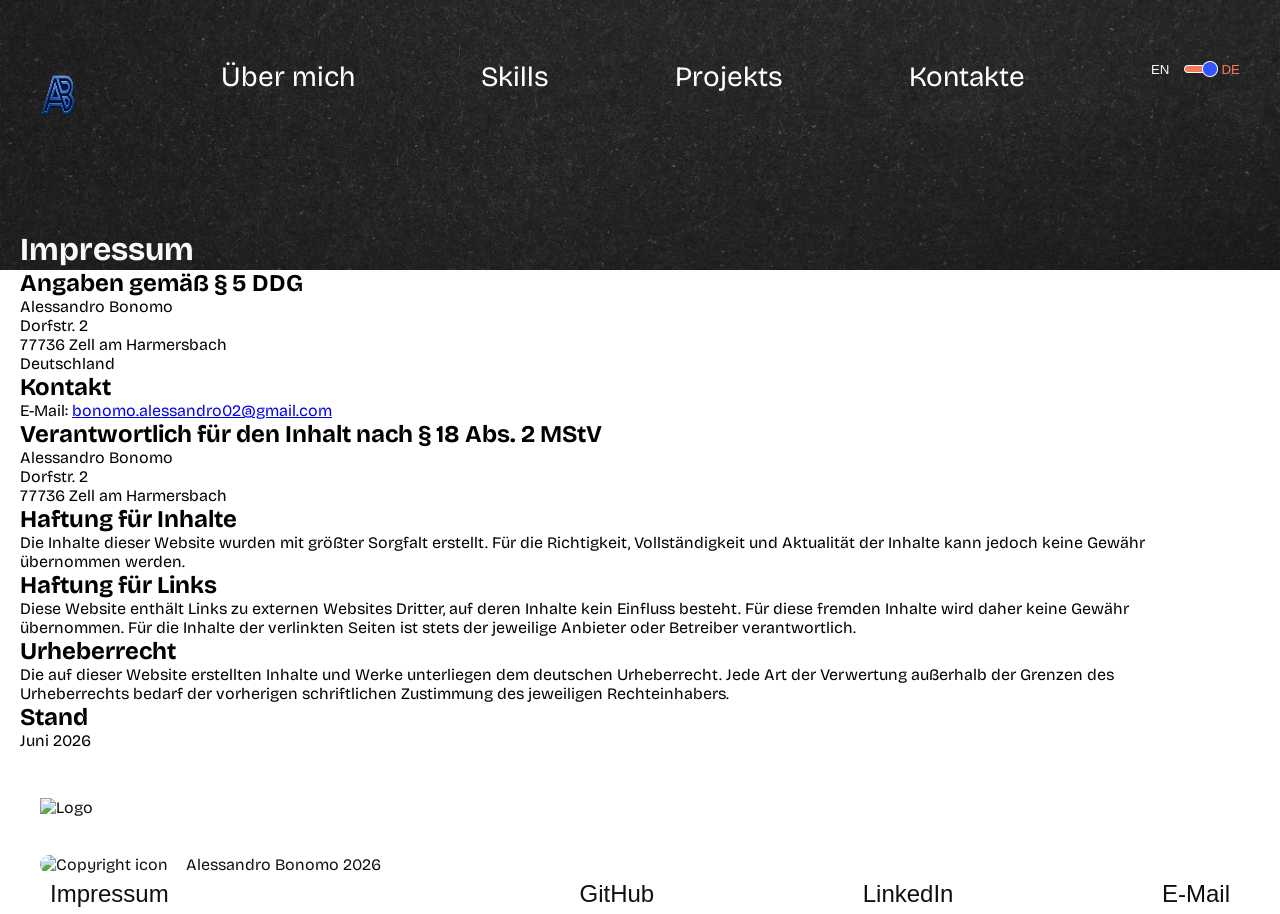
==== html/legal-notice.html @ 0c6b0116 "fix: legal notice footer and privacy policy footer" ====
<!DOCTYPE html>
<html lang="en">
<head>
    <meta charset="UTF-8">
    <meta name="viewport" content="width=device-width, initial-scale=1.0">
    <title>legal notice</title>
    <link rel="icon" type="image/x-icon" href="/Portfolio/assets/img/AB_Logo-black.png">

    <link rel="stylesheet" href="../css/header-helper.css">
    <link rel="stylesheet" href="../css/legal-notice.css">
    <link rel="stylesheet" href="../css/footer-helper.css">
    <link rel="stylesheet" href="../css/colors.css">
    <link rel="stylesheet" href="../css/transitions-helper.css">
    <link rel="stylesheet" href="../css/media-querrys.css">
    <link rel="stylesheet" href="../css/lang-helper.css">

    <script src="../js/toggle.mobile.helper.js" defer></script>
    <script src="../js/lang.helper.js" defer></script>

    <link rel="preconnect" href="https://fonts.googleapis.com">
    <link rel="preconnect" href="https://fonts.gstatic.com" crossorigin>
    <link href="https://fonts.googleapis.com/css2?family=Bricolage+Grotesque:opsz,wght@12..96,200..800&family=Kalam:wght@300;400;700&display=swap" rel="stylesheet">
</head>

<body>
    <div id="bg-image" class="header-bg">
        <header>
                <nav>
                    <a href="../index.html#heroSection"><img src="../assets/img/AB_Logo.png" alt="Logo" class="logoAB"></a>
                    <div>
                        <a href="../index.html#aboutMeSection">
                            <p class="lang-en">About me</p>
                            <p class="lang-de">Über mich</p>
                        </a>
                        <img class="header-hover circle-hover" src="../assets/img/00_Hand-drawn lines/00_Header/Color option 1/1.png" alt="yellow circle">
                    </div>
                    
                    <div>
                        <a href="../index.html#skillSection">
                            <p class="lang-en">Skills</p>
                            <p class="lang-de">Skills</p>
                        </a>
                        <img class="header-hover skill-underline" src="../assets/img/00_Hand-drawn lines/00_Header/Color option 1/2.png" alt=" yellow-line">
                    </div>

                    <div>
                        <a href="../index.html#projectSection">
                            <p class="lang-en">Projects</p>
                            <p class="lang-de">Projekts</p>
                        </a>
                        <img class="header-hover" src="../assets/img/00_Hand-drawn lines/00_Header/Color option 1/4.png" alt="">

                    </div>

                    <div>
                        <a href="../index.html#contactSection">
                            <p class="lang-en">Contact</p>
                            <p class="lang-de">Kontakte</p>
                        </a>
                        <img class="header-hover" src="../assets/img/00_Hand-drawn lines/00_Header/Color option 1/3.png" alt="yellow line">                
                    </div>
                    
                    <div class="language-container">
                    <button id="langEnButton" class="lang-EN-btn">EN</button>
                    <img class="lang-frame-EN" src="../assets/img/00_Hand-drawn lines/00_Header/Color option 1/Toggle.png" alt="">
                    <div class="vector-container">
                        <img class="vector-bar" src="../assets/img/07_vectors/Vector-line.png" alt="bar">
                        <img class="vector-bubble" src="../assets/img/07_vectors/Vector-bubble.png" alt="bubble">
                    </div>
                    <button id="langDeButton" class="lang-DE-btn">DE</button>
                    <img class="lang-frame-DE" src="../assets/img/00_Hand-drawn lines/00_Header/Color option 1/Toggle.png" alt="">
                    </div>
                </nav>
        </header>
    </div>

            <div class="logo-mobile-container">
                <a href="../index.html#heroSection"><img src="../assets/img/AB_Logo.png" alt="Logo" class="logoAB"></a>
                <button id="toggleMobileMenu"><img class="menu-image" src="../assets/img/04_social_icons/01_Menu.png" alt="mobile menu"></button>
            </div>

            <div class="mobile-header">
                <nav class="mobile-nav">
                    <div>
                        <a href="../index.html#aboutMeSection">
                            <p class="lang-en">About me</p>
                            <p class="lang-de">Über mich</p>
                        </a>
                        <img class="mobile-hover ab-hover" src="../assets/img/00_Hand-drawn lines/00_Header/Color option 1/1.png" alt="yellow circle">
                    </div>
                    
                    <div>
                        <a href="../index.html#skillSection">
                            <p class="lang-en">Skills</p>
                            <p class="lang-de">Skills</p>
                        </a>
                        <img class="mobile-hover" src="./assets/img/00_Hand-drawn lines/00_Header/Color option 1/2.png" alt=" yellow-line">
                    </div>

                    <div>
                        <a href="../index.html#projectSection">
                            <p class="lang-en">Projects</p>
                            <p class="lang-de">Projekts</p>
                        </a>
                        <img class="mobile-hover" src="../assets/img/00_Hand-drawn lines/00_Header/Color option 1/4.png" alt="">

                    </div>

                    <div>
                        <a href="../index.html#contactSection">
                            <p class="lang-en">Contact</p>
                            <p class="lang-de">Kontakte</p>
                        </a>
                        <img class="mobile-hover" src="../assets/img/00_Hand-drawn lines/00_Header/Color option 1/3.png" alt="yellow line">                
                    </div>
                    
                    <div class="language-container">
                    <button class="lang-EN-btn">EN</button>
                    <img class="lang-frame-EN" src="../assets/img/00_Hand-drawn lines/00_Header/Color option 1/Toggle.png" alt="">
                    <div class="vector-container">
                        <img class="vector-bar" src="../assets/img/07_vectors/Vector-line.png" alt="bar">
                        <img class="vector-bubble" src="../assets/img/07_vectors/Vector-bubble.png" alt="bubble">
                    </div>
                    <button class="lang-DE-btn">DE</button>
                    <img class="lang-frame-DE" src="../assets/img/00_Hand-drawn lines/00_Header/Color option 1/Toggle.png" alt="">
                    </div>
                </nav>
            </div>

        <div class="lang-en">
            <div class="max-content">
                <div class="align-text-center">
                    <h1>Legal Notice</h1>

                    <h2>Information pursuant to Section 5 of the German Data Protection Act (DDG)</h2>
                    <p>
                        Alessandro Bonomo<br>
                        Dorfstr. 2<br>
                        77736 Zell am Harmersbach<br>
                        Germany
                    </p>

                    <h2>Contact</h2>
                    <p>
                        Email:
                        <a href="mailto:bonomo.alessandro02@gmail.com">
                            bonomo.alessandro02@gmail.com
                        </a>
                    </p>

                    <h2>Responsible for content in accordance with Section 18(2) MStV</h2>
                    <p>
                        Alessandro Bonomo<br>
                        Dorfstr. 2<br>
                        77736 Zell am Harmersbach
                    </p>

                    <h2>Liability for content</h2>
                    <p>
                        The content of this website has been compiled with the utmost care.
                        However, no guarantee can be given as to the accuracy, completeness and timeliness of the content.
                    </p>

                    <h2>Liability for links</h2>
                    <p>
                        This website contains links to external third-party websites,
                        over whose content we have no influence.
                        We therefore accept no liability for this external content.
                        The respective
                        provider or operator is always responsible for the content of the linked pages.
                    </p>

                    <h2>Copyright</h2>
                    <p>
                        The content and works created on this website are subject to
                        German copyright law. Any form of use beyond the
                        limits of copyright law requires the prior written consent
                        of the respective rights holder.
                    </p>

                    <h2>Date</h2>
                    <p>
                        June 2026
                    </p>

                </div>
            </div>
        </div>

        <div class="lang-de">
            <div class="max-content">
                <div class="align-text-center">
                    <h1>Impressum</h1>

                    <h2>Angaben gemäß § 5 DDG</h2>
                    <p>
                        Alessandro Bonomo<br>
                        Dorfstr. 2<br>
                        77736 Zell am Harmersbach<br>
                        Deutschland
                    </p>

                    <h2>Kontakt</h2>
                    <p>
                        E-Mail:
                        <a href="mailto:bonomo.alessandro02@gmail.com">
                            bonomo.alessandro02@gmail.com
                        </a>
                    </p>

                    <h2>Verantwortlich für den Inhalt nach § 18 Abs. 2 MStV</h2>
                    <p>
                        Alessandro Bonomo<br>
                        Dorfstr. 2<br>
                        77736 Zell am Harmersbach
                    </p>

                    <h2>Haftung für Inhalte</h2>
                    <p>
                        Die Inhalte dieser Website wurden mit größter Sorgfalt erstellt.
                        Für die Richtigkeit, Vollständigkeit und Aktualität der Inhalte
                        kann jedoch keine Gewähr übernommen werden.
                    </p>

                    <h2>Haftung für Links</h2>
                    <p>
                        Diese Website enthält Links zu externen Websites Dritter,
                        auf deren Inhalte kein Einfluss besteht.
                        Für diese fremden Inhalte wird daher keine Gewähr übernommen.
                        Für die Inhalte der verlinkten Seiten ist stets der jeweilige
                        Anbieter oder Betreiber verantwortlich.
                    </p>

                    <h2>Urheberrecht</h2>
                    <p>
                        Die auf dieser Website erstellten Inhalte und Werke unterliegen
                        dem deutschen Urheberrecht. Jede Art der Verwertung außerhalb der
                        Grenzen des Urheberrechts bedarf der vorherigen schriftlichen Zustimmung
                        des jeweiligen Rechteinhabers.
                    </p>

                    <h2>Stand</h2>
                    <p>
                        Juni 2026
                    </p>

                </div>
            </div>
        </div>

        <footer>
           <div class="mobile-footer contact-section-footer-links">
                <div class="mobile-logo-copyright-container">
                    <div class="footer-left-side">
                        <a href="./index.html#heroSection"><img class="logoAB mL-20px" src="./assets/img/AB_Logo.png" alt="Logo"></a>
                        <p><img class="icon-bg-color" src="./assets/img/04_social_icons/copyright_icon.png" alt="Copyright icon">Alessandro Bonomo 2026</p>
                    </div>
                
                    <div class="mobile-legal-notice">
                        <div>
                            <a class="rolling-link  legal-notice" href="./html/legal-notice.html"><span class="text">
                                <p class="lang-en">legal notice</p>
                                <p class="lang-de">Impressum</p>
                            </span></a>
                            <img class="footer-hover" src="./assets/img/00_Hand-drawn lines/00_Header/Color option 1/3.png" alt="yellow line">                
                        </div>
                    
                    </div>
                </div>


                    <div class="mobile-social-links">
                        <a target="_blank" class="background-color rolling-link" href="https://github.com/SandroTec">
                            <span class="icon dark-version"><img src="../assets/img/04_social_icons/Git hub.png" alt="GitHub-icon"></span>
                            <span class="text">GitHub</span>
                        </a>
                        <a target="_blank" class="background-color rolling-link" href="https://www.linkedin.com/in/alessandro-bonomo-87608436b/">
                            <span class="icon dark-version"> <img src="../assets/img/04_social_icons/linkedIn.png" alt="linked in icon"></span>
                            <span class="text">LinkedIn</span>
                        </a>
                        <a class="background-color rolling-link" href="/Portfolio/index.html#contactSection">
                            <span class="icon dark-version"><img src="../assets/img/04_social_icons/Mail icon.png" alt="Email icon"></span>
                            <span class="text">E-Mail</span>
                        </a>
                    </div>
                </div>
                <div class="contact-section-footer contact-section-footer-links">
                    <div class="max-content">
                        <div class="social-footer-links">
                            <div class="logo-copyright-container ">
                            <a href="./index.html#heroSection"><img class="logoAB mL-20px" src="./assets/img/AB_Logo.png" alt="Logo"></a>
                            <p><img class="icon-bg-color" src="./assets/img/04_social_icons/copyright_icon.png" alt="Copyright icon">Alessandro Bonomo 2026</p>
                        
                            <div>
                                <a class="rolling-link  legal-notice" href="./html/legal-notice.html"><span class="text">
                                    <p class="lang-en">legal notice</p>
                                    <p class="lang-de">Impressum</p>
                                </span></a>
                                <img class="footer-hover" src="./assets/img/00_Hand-drawn lines/00_Header/Color option 1/3.png" alt="yellow line">                
                            </div>
                        </div>
                    
                            
                                <a target="_blank" class="background-color rolling-link" href="https://github.com/SandroTec">
                                    <span class="icon dark-version"><img src="../assets/img/04_social_icons/Git hub.png" alt="GitHub-icon"></span>
                                    <span class="text">GitHub</span>
                                </a>
                                <a target="_blank" class="background-color rolling-link" href="https://www.linkedin.com/in/alessandro-bonomo-87608436b/">
                                    <span class="icon dark-version"> <img src="../assets/img/04_social_icons/linkedIn.png" alt="linked in icon"></span>
                                    <span class="text">LinkedIn</span>
                                </a>
                                <a class="background-color rolling-link" href="/Portfolio/index.html#contactSection">
                                    <span class="icon dark-version"><img src="../assets/img/04_social_icons/Mail icon.png" alt="Email icon"></span>
                                    <span class="text">E-Mail</span>
                                </a>

                        </div>
                </div>
            </div>
        </footer>
</body>
</html>
---- css/header-helper.css ----
header {
    display: flex;
    align-items: center;
    justify-content: center;
    width: 100%;
}

.menu-image {
    width: 30px;
    height: 30px;
}

.mobile-header {
    display: none;
    opacity: 0;
}
.header-logo {
    position: relative ;
    z-index: 1000;
}

nav {
    display: flex;
    justify-content: space-between;
    align-items: center;
    width: 100%;
    height: 100px;
}

nav a {
    color: white;
    text-decoration: none;
    font-size: 28px;
    position: relative;
}

.black-links {
    color: black;
}

nav > div {
    position: relative;
    display: flex;
}

.header-hover {
    position: absolute;
    width: 170px;
    margin-top: -12px;
    margin-left: -25px;
    opacity: 0; 
    transition: opacity 0.2s ease; 
    pointer-events: none; 
}

.circle-hover {
    margin-left: -18px;
    margin-top: -14px;
}

.skill-underline {
    margin-top: -25px;
    margin-left: -40px;
    width: 150px;
}

nav div:hover .header-hover {
    opacity: 1;
}

.logoAB {
    width: 75px;
    height: 75px;
}



.language-container {
    display: flex;
    align-items: center;
    justify-content: center;
    padding-right: 20px;

}

.vector-container {
    display: flex;
    align-items: center;
    justify-content: center;
    margin: 5px;
    margin-left: 15px;
}

.language-container button {
    background-color: transparent;
    cursor: pointer;
    padding-block: 0;
    padding-inline: 0;
    border-width: 0;

}

.lang-EN-btn {
    color: rgb(248,122,85);
    position: relative;
}

.lang-DE-btn {
    color: white;
    position: relative;
}

.vector-bar {
    position: relative;
}

.vector-bubble {
    position: absolute;
    margin-left: -35px;
}

.lang-frame-EN {
    width: 35px;
    height: 35px;
    position: absolute;
    margin-left: -75px;
    margin-top: 1px;
    opacity: 0;
    transition: opacity 0.2s ease;
    pointer-events: none;
}

.lang-EN-btn:hover + .lang-frame-EN {
    opacity: 1;
}

.lang-frame-DE {
    width: 35px;
    height: 35px;
    position: absolute;
    margin-left: 78px;
    margin-top: 1px;
    opacity: 0;
    transition: opacity 0.2s ease;
    pointer-events: none;
}

.lang-DE-btn:hover + .lang-frame-DE {
    opacity: 1;
}

.logo-mobile-container {
    display: none;
}

.mobile-nav {
    display: flex;
    flex-direction: column;
    justify-content: space-evenly;
    height: 90%;
}

#toggleMobileMenu {
    background-color: black;
}
---- css/legal-notice.css ----
* {
    margin: 0;
    padding: 0;
    box-sizing: border-box;
    scroll-behavior: smooth;
}

body {
    font-family: 'Bricolage Grotesque', sans-serif;
    width: 100%;
}

.header-bg{
    background-image: url('../assets/img/01_Background/Img-Original-Size/Skills\ BG.png');
    background-size: cover;
    background-position: center;

    background-repeat: no-repeat;
    width: 100%;
    height: auto;
    height: 30vh;
    
}

nav {
    width: 100%;
    max-width: 1440px;
    height: 100%;
    display: flex;
    align-items: flex-start;
    justify-content: space-between; 
    padding-top: 60px;
    padding-inline: 20px;         
    box-sizing: border-box;
}

h1 {
    color: var(--prime-color-white);
    z-index: 1000;
}

footer {
    display: flex;
    justify-content: center;
    padding: 0 20px;
}

footer div a{
    color: var(--prime-color-black) !important;
}

.black-icon {
    filter: invert(1) !important;
}



.copyright-container {
    padding-left: 90px;
    padding-top: 70px;
}

.footer-left-side p {
    color: black;
}

.align-text-center {
    width: 90%;
    display: flex;
    flex-direction: column;
    align-items: flex-start;
    text-align: left;
    margin-top: -40px;
    padding-left: 20px;
}

.max-content {
    max-width: 1440px;
    width: 100%;
    margin: 0 auto;       
    display: flex;
    flex-direction: column;
    align-items: flex-start !important; 
    height: 100%;
    text-align: left !important;  
}

.dark-version {
  filter: invert(1); 
}

.logo-copyright-container {
    color: var(--prime-color-black) !important;
}

.logo-copyright-container p {
    display: flex;
    align-items: center;
}

ul {
    padding-left: 20px;
}

@media (max-width: 1150px) {
    .align-text-center {
        margin-top: -90px;
    }
}

@media (max-width: 950px) {
    .header-nav {
        display: none;
    }

    .mobile-nav {
        top: 0;
        align-items: center;
    }

    main {
        padding: 20px;
    }

    h1 {
        margin-top: -220px;
        padding-bottom: 40px
    }

    .align-text-center {
        margin-top: 90px;
    }

    .footer-left-side {
        padding: 0 !important;
    }

    
}

@media (max-width: 550px) {
    h1 {
        font-size: 46px !important;
        margin-top: -180px;
    }

    h2 {
        font-size: 24px !important;
        word-break: break-all;
    }
}
---- css/footer-helper.css ----
.contact-section-footer-links {
    width: 100%;
    display: flex;
    flex-direction: column;
    justify-content: space-evenly;
    align-items: center;
    margin-top: 10%;
    gap: 40px;
}

.contact-section-footer-links a {
    text-decoration: none;
    color: var(--prime-color-white);
    width: fit-content;
    height: 40px;
    opacity: 1;
    gap: 10px;
    padding-top: 12px;
    padding-bottom: 12px;
    border-radius: 100px;
    display: flex;
    justify-content: flex-start;
    align-items: center;
}

.footer-left-side {
    margin-top: -100px;
}

.footer-hover {
    position: absolute;
    width: 150px;
    margin-top: -50px;
    opacity: 0; 
    transition: opacity 0.2s ease; 
    pointer-events: none; 
}

.legal-notice:hover + .footer-hover {
    opacity: 1;
}

.mobile-legal-notice:hover + .footer-hover {
    opacity: 1;
}

.background-color:hover {
    background-color: var(--highlight-color-blue);
}

.mobile-footer {
    display: none;
    flex-direction: column;
    align-items: center;
    width: 100%;
}

.mobile-social-links {
    display: flex;
    justify-content: space-evenly;
}

.mobile-legal-notice {
    display: flex;
    justify-content: flex-end;
    margin-right: 20px;
}

.logo-copyright-container {
    color: var(--prime-color-white);
    display: flex;
    flex-direction: column;
    justify-content: flex-end;
    align-items: flex-start;
    margin-top: -100px;
}

.mobile-logo-copyright-container {
    color: var(--prime-color-white);
}

.social-footer-links {
    width: 100%;
    display: flex;
    justify-content: space-between;
    padding: 0 20px;
}

.privacy-notice-container {
    display: flex;
    margin-top: 40px;
    gap: 20px;
}

.icon-bg-color {
    background-color: white;
    border-radius: 100px;
}


.logo-copyright-container  p {
    align-items: center;
    gap: 18px;
}

.mobile-logo-copyright-container  p {
    display: flex;
    align-items: center;
    gap: 18px;
}


@media (max-width: 950px) {
    .footer-left-side {
        padding: 12px 20px;
        margin-top: 0;
    }
}

@media (max-width: 600px) {
    .footer-left-side {
        margin-left: 0;
    }

    .legal-notice + .footer-hover {
        width: 120px;
        margin-top: -40px !important;
        margin-right: -50px;
    }
}

@media (max-width: 400px) {
    .legal-notice + .footer-hover {
        width: 80px;
        margin-top: -25px !important;
        margin-right: -20px;
    }
}
---- css/colors.css ----
:root {
    --prime-color-white: #F8F9FA;
    --prime-color-black: #0E1013;
    --highlight-color-yellow: #F7C518;
    --highlight-color-blue: #3355FF;
    --highlight-color-red: #F87A55;
}
---- css/transitions-helper.css ----
.transitionImage {
    opacity: 0;
    animation: showHide 3s infinite;
}

.element {
    animation-duration: 3s;
    animation-iteration-count: infinite;
}

/* Links → Rechts */
.left-to-right {
    animation-name: revealLeftToRight;
}

/* Rechts → Links */
.right-to-left {
    animation-name: revealRightToLeft;
}

@keyframes revealLeftToRight {
    0% {
        clip-path: inset(0 100% 0 0);
    }

    40% {
        clip-path: inset(0 0 0 0);
    }

    100% {
        clip-path: inset(0 0 0 0);
    }
}

@keyframes revealRightToLeft {
    0% {
        clip-path: inset(0 0 0 100%);
    }

    40% {
        clip-path: inset(0 0 0 0);
    }

    100% {
        clip-path: inset(0 0 0 0);
    }
}

@keyframes showHide {
    0% {
        opacity: 1;
    }
    40% {
        opacity: 1;
    }
    41% {
        opacity: 0;
    }
    100% {
        opacity: 0;
    }
}

.element-revealHideLeftToRight {
    animation: revealHideLeftToRight 6s infinite;
}

@keyframes revealHideLeftToRight {
    0% {
        clip-path: inset(0 100% 0 0);
    }
    25% {
        clip-path: inset(0 0 0 0);
    }
    75% {
        clip-path: inset(0 0 0 0);
    }
    100% {
        clip-path: inset(0 100% 0 0);
    }
}

.element-revealHideRightToLeft {
    animation: revealHideRightToLeft 6s infinite;
}

@keyframes revealHideRightToLeft{
    0% {
        clip-path: inset(0 0 0 100%);
    }
    25% {
        clip-path: inset(0 0 0 0);
    }
    75% {
        clip-path: inset(0 0 0 0);
    }
    100% {
        clip-path: inset(0 0 0 100%);
    }
}

.element-revealHideTopToBottom {
    animation: revealHideTopToBottom 6s infinite;
}

@keyframes revealHideTopToBottom {
    0% {
        clip-path: inset(0 0 100% 0);
    }
    25% {
        clip-path: inset(0 0 0 0);
    }
    /* 75%: Es bleibt voll sichtbar */
    75% {
        clip-path: inset(0 0 0 0);
    }
    100% {
        clip-path: inset(0 0 100% 0);
    }
}




.rolling-link {
  position: relative;
  display: inline-block;
  font-family: Arial, sans-serif;
  font-size: 24px;
  text-decoration: none;
  padding: 10px 10px;
  overflow: visible; 
  width: 200px; 
}

.rolling-link .icon {
  position: absolute;
  left: 0;
  top: -25px; 
  opacity: 0;
  transition: transform 0.6s ease-in-out, opacity 0.3s ease-in-out;
  transform: translateX(0px) translateY(0px) rotate(180deg); 
  pointer-events: none;
}

.rolling-link:hover .icon {
    transform: translateX(50px) translateY(0px) rotate(360deg); 
    opacity: 1;
}

.rolling-link-wave-icon {
    position: relative;
    display: inline-block;
    font-family: Arial, sans-serif;
    font-size: 24px;
    text-decoration: none;
    padding: 10px 10px;
    overflow: visible; 
    width: 200px; 
}

.rolling-link-wave-icon .icon {
    position: absolute;
    left: 0;
    top: -20px; 
    opacity: 0;
    transition: transform 0.7s ease-in-out, opacity 0.5s ease-in-out;
    transform: translateX(15px) translateY(0px) rotate(180deg); 
    pointer-events: none;
}

.rolling-link-wave-icon:hover .icon {
    transform: translateX(180px) translateY(0px) rotate(360deg); 
    opacity: 1;
}

.moving-image {  
  animation: moving 3s ease-in-out infinite;
}

@keyframes moving {
  0% {
    transform: translateY(-20px);
  }
  50% {
    transform: translateY(50px); 
  }
  100% {
    transform: translateY(-20px); 
  }
}


@media (max-width: 950px) {
  .rolling-link .icon {
    position: absolute;
    left: 0;
    top: -25px; 
    opacity: 0;
    transition: transform 0.6s ease-in-out, opacity 0.3s ease-in-out;
    transform: translateX(0px) translateY(0px) rotate(180deg); 
    height: 32px;
    width: 32px;
  }

  .rolling-link {
    overflow: visible !important; 
    margin-top: 25px; 
    padding: 5px 10px !important;
  }

  .rolling-link:hover .icon {
    transform: translateX(55px) translateY(0px) rotate(360deg); 
    opacity: 1;
  }
}



@media (max-width: 400px) {
    .rolling-link:hover .icon {
        transform: translateX(25px) translateY(0px) rotate(360deg) !important; 
        opacity: 1;
    }

    .contact-section-footer-links .text {
        font-size: 20px !important;
    }
}
---- css/media-querrys.css ----
.max-content {
    max-width: 1440px;
    width: 100%;
    display: flex;
    flex-direction: column;
    align-items: center;
    height: auto;
}

@media (min-width: 1740px) {
    .sticker-three {
        margin-left: 600px;
    }
}

@media (max-width: 1150px) {
    section {
        display: flex;
        flex-direction: column !important;
        position: relative;
        height: max-content !important;
        padding: 50px 20px 150px 20px;
        min-height: auto;
    }

    h1 {
        font-size: 86px;
    }

    .about-me-text-container {
        width: 100%;
        margin-right: 0;
    }

    .locations-container {
        width: 90%;
    }

    .locations-container {
        display: flex;
        flex-direction: column-reverse !important;
        align-items: center;
        justify-content: space-evenly;
        height: 100%;
    }

    h2 {
        font-size: 32px;
    }
    

    .info-container {
        width: 100%;
        gap: 10px;
    }

    .project-images {
        width: 100%;
    }

    .project-firstRow {
        display: flex;
        flex-direction: column !important;
        align-items: center;
    }

    .first-project {
        width: 100%;
        align-items: center;
    }

    .second-project {
        align-items: center;
    }

    .third-project{
        align-items: center;
    }

    .project-secondRow {
        display: flex;
        flex-direction: column !important;
        align-items: center;
    }
    
    .contact-context {
        display: flex;
        flex-direction: column !important;
        align-items: center;
    }

    .yellow-arrow {
        display: none;
    }

    .yellow-arrow-mobile {
        display: flex;
        height: 30px;
        width: 250px;
    }

    .footer-hover {
        width: 130px;
        margin-left: 0px;
    }

    .circle-headline-de {
    width: 280px;
    height: 55px;
    position: absolute;
    margin-top: -5px;
    margin-right: -30px;
}

}

@media (max-width: 950px) {
    body {
        gap: 10%;
    }

    header {
        display: none;
    }


    .logo-mobile-container {
        width: 100%;
        display: flex;
        justify-content: space-between;
        background: transparent;
        z-index: 15;
    }

    .logo-mobile-container button {
        position: absolute;
        top: 0;
        z-index: 15;
        
        right: 0;
    }

    .logo-mobile-container a {
        position: absolute;
        top: 0;
        z-index: 10;
        left: 0;
    }

    .mobile-header {
        width: 100%;
        height: 600px;
        background-image: url('../assets/img/01_Background/Img-Original-Size/12\ Isolated\ Paper\ Rips\ copia.png');
        background-size: cover;
        background-repeat: repeat-x;
        display: none;
        flex-direction: column;
        position: fixed;
        top: 0;
        padding-bottom: 50px;
        opacity: 1;
        z-index: 12;
    }

    .mobile-hover {
        position: absolute;
        width: 120px;
        height: 50px;
        margin-top: -12px;
        margin-left: -15px;
        opacity: 0; 
        transition: opacity 0.2s ease; 
        pointer-events: none; 
    }

    nav div:hover .mobile-hover {
        opacity: 1; 
    }

    .language-container {
        padding: 0;
    }
    
    .ab-hover {
        width: 160px;
    }

    .mobile-nav {
        width: 100%;
        height: 100%;
        display: flex;
        flex-direction: column;
        justify-content: space-evenly;
        padding: 70px 0;
        gap: 20px;
    }

    .hero-information-container {
        gap: 30px;
    }

    .img-and-text {
        width: 100%;
        display: flex;
        flex-direction: column;
        align-items: center;
    }

    .headline span {
        font-size: 28px;
        min-width: 1.1em;

    }

    .social-links-container {
        display: none;
        margin-top: 80px;
    }

    .headline-underline {
        width: 280px;
        margin: 0;
    }

    .design-element {
        display: flex;
        flex-direction: column;
        align-items: center;
        justify-content: center;
    }

    .second-desing-element {
        height: 100px;
    }

    .polaroid-container {
        display: none;
    }

    .second-desing-element {
        display: flex;
        flex-direction: column;
        justify-content: center;
        align-items: center;
    }

    .mobile-polaroid-container {
        display: flex;
        justify-content: center;
        padding-bottom: 200px;
    }

    .locations-left-side img {
        margin: 0;
    }

    .paper {
        width: 280px;
        height: 100px;
    }

    .yellow-wrapper {
        transform: rotate(-4deg);
    }

    .blue-wrapper {
        margin-top: -30px;
        transform: rotate(4deg);
    }

    .orange-wrapper {
        margin-top: -30px;
        transform: rotate(-4deg);
    }

    .colleagues-section-header {
        padding: 0;
    }

    .colleagues-section-header h2 {
        font-size: 32px;
    }

    .container-position {
        margin-top: -80px;
        margin-left: 0;
        max-width: 280px;
    }

    .skill-and-sticker-container {
        width: 100%;
    }

    .firstRow {
        flex-wrap: wrap;
    }

    .secondRow {
        flex-wrap: wrap;
    }

    .project-images {
        width: 280px;
        height: 240px;
    }

    .project-btn {
        display: none;
    }

    .mobile-project-btn {
        display: flex;
    }

    
    .round-sticker {
        padding: 0;
    }

    .mar_right {
        padding: 0;
    }

    .headline-underline {
        width: 160px;
    }

    .contact-section .right-side {
        width: 100%;
    }

    .contact-section .left-side {
        padding: 0;
        width: 90%;
    }

    .right-side {
        align-items: center;
    }

    .contact-section-footer-links .text {
        font-size: 24px;
    }

    .contact-section-footer-links a {
        padding: 0;
    }

    .mobile-footer {
        display: flex;
    }

    .contact-section-footer {
        display: none;
    }

    .footer-hover {
        margin-top: -50px;
        margin-right: 25px;
    }

    .mobile-social-links {
        margin-top: 40px;
        padding-left: 0;
        gap: 20px;
    }

    .mobile-logo-copyright-container {
        width: 100%;
        display: flex;
        justify-content: space-between;
        align-items: center;
    }

    .sub-container {
        display: flex;
        align-items: center;
    }

    .yellow-arrow {
        display: none;
    }

    .yellow-arrow-mobile {
        display: flex;
        width: 100px;
        height: 30px;
    }
}

@media (max-width: 600px) {

    .mobile-project-btn {
        margin-left: 120px;
    }

    .mobile-legal-notice {
        margin-right: 25px;
    }

   

    .firstRow, .secondRow {
        gap: 0;
        padding: 0 20px;
    }
}
---- css/lang-helper.css ----
.lang-en {
  display: none !important;
}

body.lang-en-active .lang-en {
  display: block !important;
 
}

body.lang-en-active .lang-de {
  display: none !important;

}
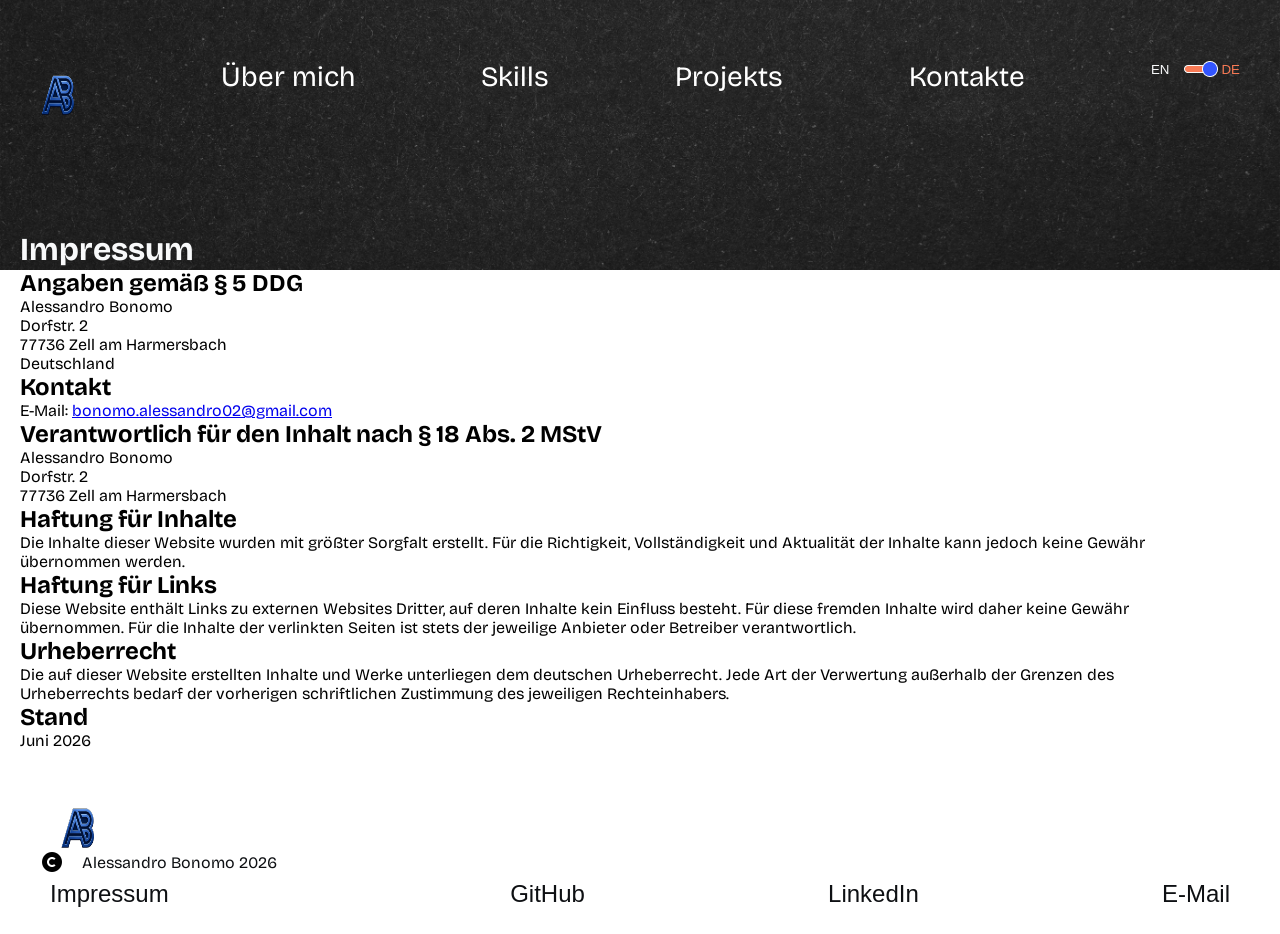
==== commit bf229cb7: "fix: images and headline for legal notice and privacy p." ====
--- a/html/legal-notice.html
+++ b/html/legal-notice.html
@@ -75,7 +75,7 @@
     </div>
 
             <div class="logo-mobile-container">
-                <a href="../index.html#heroSection"><img src="../assets/img/AB_Logo.png" alt="Logo" class="logoAB"></a>
+                <a href="#heroSection"><img src="../assets/img/AB_Logo.png" alt="Logo" class="logoAB header-logo"></a>
                 <button id="toggleMobileMenu"><img class="menu-image" src="../assets/img/04_social_icons/01_Menu.png" alt="mobile menu"></button>
             </div>
 
@@ -94,7 +94,7 @@
                             <p class="lang-en">Skills</p>
                             <p class="lang-de">Skills</p>
                         </a>
-                        <img class="mobile-hover" src="./assets/img/00_Hand-drawn lines/00_Header/Color option 1/2.png" alt=" yellow-line">
+                        <img class="mobile-hover" src="../assets/img/00_Hand-drawn lines/00_Header/Color option 1/2.png" alt=" yellow-line">
                     </div>
 
                     <div>
@@ -252,8 +252,8 @@
            <div class="mobile-footer contact-section-footer-links">
                 <div class="mobile-logo-copyright-container">
                     <div class="footer-left-side">
-                        <a href="./index.html#heroSection"><img class="logoAB mL-20px" src="./assets/img/AB_Logo.png" alt="Logo"></a>
-                        <p><img class="icon-bg-color" src="./assets/img/04_social_icons/copyright_icon.png" alt="Copyright icon">Alessandro Bonomo 2026</p>
+                        <a href="./index.html#heroSection"><img class="logoAB mL-20px" src="../assets/img/AB_Logo.png" alt="Logo"></a>
+                        <p><img class="icon-bg-color" src="../assets/img/04_social_icons/copyright_icon.png" alt="Copyright icon">Alessandro Bonomo 2026</p>
                     </div>
                 
                     <div class="mobile-legal-notice">
@@ -262,7 +262,7 @@
                                 <p class="lang-en">legal notice</p>
                                 <p class="lang-de">Impressum</p>
                             </span></a>
-                            <img class="footer-hover" src="./assets/img/00_Hand-drawn lines/00_Header/Color option 1/3.png" alt="yellow line">                
+                            <img class="footer-hover" src="../assets/img/00_Hand-drawn lines/00_Header/Color option 1/3.png" alt="yellow line">                
                         </div>
                     
                     </div>
@@ -278,7 +278,7 @@
                             <span class="icon dark-version"> <img src="../assets/img/04_social_icons/linkedIn.png" alt="linked in icon"></span>
                             <span class="text">LinkedIn</span>
                         </a>
-                        <a class="background-color rolling-link" href="/Portfolio/index.html#contactSection">
+                        <a class="background-color rolling-link" href="mailto:bonomo.sandro@gmx.de?subject=Anfrage%20zum%20Portfolio&body=Hallo%20Max,%20ich%20interessiere%20mich%20für...">
                             <span class="icon dark-version"><img src="../assets/img/04_social_icons/Mail icon.png" alt="Email icon"></span>
                             <span class="text">E-Mail</span>
                         </a>
@@ -288,15 +288,15 @@
                     <div class="max-content">
                         <div class="social-footer-links">
                             <div class="logo-copyright-container ">
-                            <a href="./index.html#heroSection"><img class="logoAB mL-20px" src="./assets/img/AB_Logo.png" alt="Logo"></a>
-                            <p><img class="icon-bg-color" src="./assets/img/04_social_icons/copyright_icon.png" alt="Copyright icon">Alessandro Bonomo 2026</p>
+                            <a href="./index.html#heroSection"><img class="logoAB mL-20px" src="../assets/img/AB_Logo.png" alt="Logo"></a>
+                            <p><img class="icon-bg-color" src="../assets/img/04_social_icons/copyright_icon.png" alt="Copyright icon">Alessandro Bonomo 2026</p>
                         
                             <div>
                                 <a class="rolling-link  legal-notice" href="./html/legal-notice.html"><span class="text">
                                     <p class="lang-en">legal notice</p>
                                     <p class="lang-de">Impressum</p>
                                 </span></a>
-                                <img class="footer-hover" src="./assets/img/00_Hand-drawn lines/00_Header/Color option 1/3.png" alt="yellow line">                
+                                <img class="footer-hover" src="../assets/img/00_Hand-drawn lines/00_Header/Color option 1/3.png" alt="yellow line">                
                             </div>
                         </div>
                     
@@ -309,7 +309,7 @@
                                     <span class="icon dark-version"> <img src="../assets/img/04_social_icons/linkedIn.png" alt="linked in icon"></span>
                                     <span class="text">LinkedIn</span>
                                 </a>
-                                <a class="background-color rolling-link" href="/Portfolio/index.html#contactSection">
+                                <a class="background-color rolling-link" href="mailto:bonomo.sandro@gmx.de?subject=Anfrage%20zum%20Portfolio&body=Hallo%20Max,%20ich%20interessiere%20mich%20für...">
                                     <span class="icon dark-version"><img src="../assets/img/04_social_icons/Mail icon.png" alt="Email icon"></span>
                                     <span class="text">E-Mail</span>
                                 </a>
--- a/css/legal-notice.css
+++ b/css/legal-notice.css
@@ -36,7 +36,7 @@
 
 h1 {
     color: var(--prime-color-white);
-    z-index: 1000;
+    z-index: 2;
 }
 
 footer {
@@ -106,6 +106,10 @@
     .align-text-center {
         margin-top: -90px;
     }
+
+    h1 {
+        font-size: 46px !important;
+    }
 }
 
 @media (max-width: 950px) {
@@ -123,8 +127,9 @@
     }
 
     h1 {
+        font-size: 46px !important;
         margin-top: -220px;
-        padding-bottom: 40px
+        padding-bottom: 200px
     }
 
     .align-text-center {
@@ -140,12 +145,13 @@
 
 @media (max-width: 550px) {
     h1 {
-        font-size: 46px !important;
-        margin-top: -180px;
+        font-size: 36px !important;
+        margin-top: -210px;
+        word-break: break-all;
     }
+    
 
     h2 {
         font-size: 24px !important;
-        word-break: break-all;
     }
 }
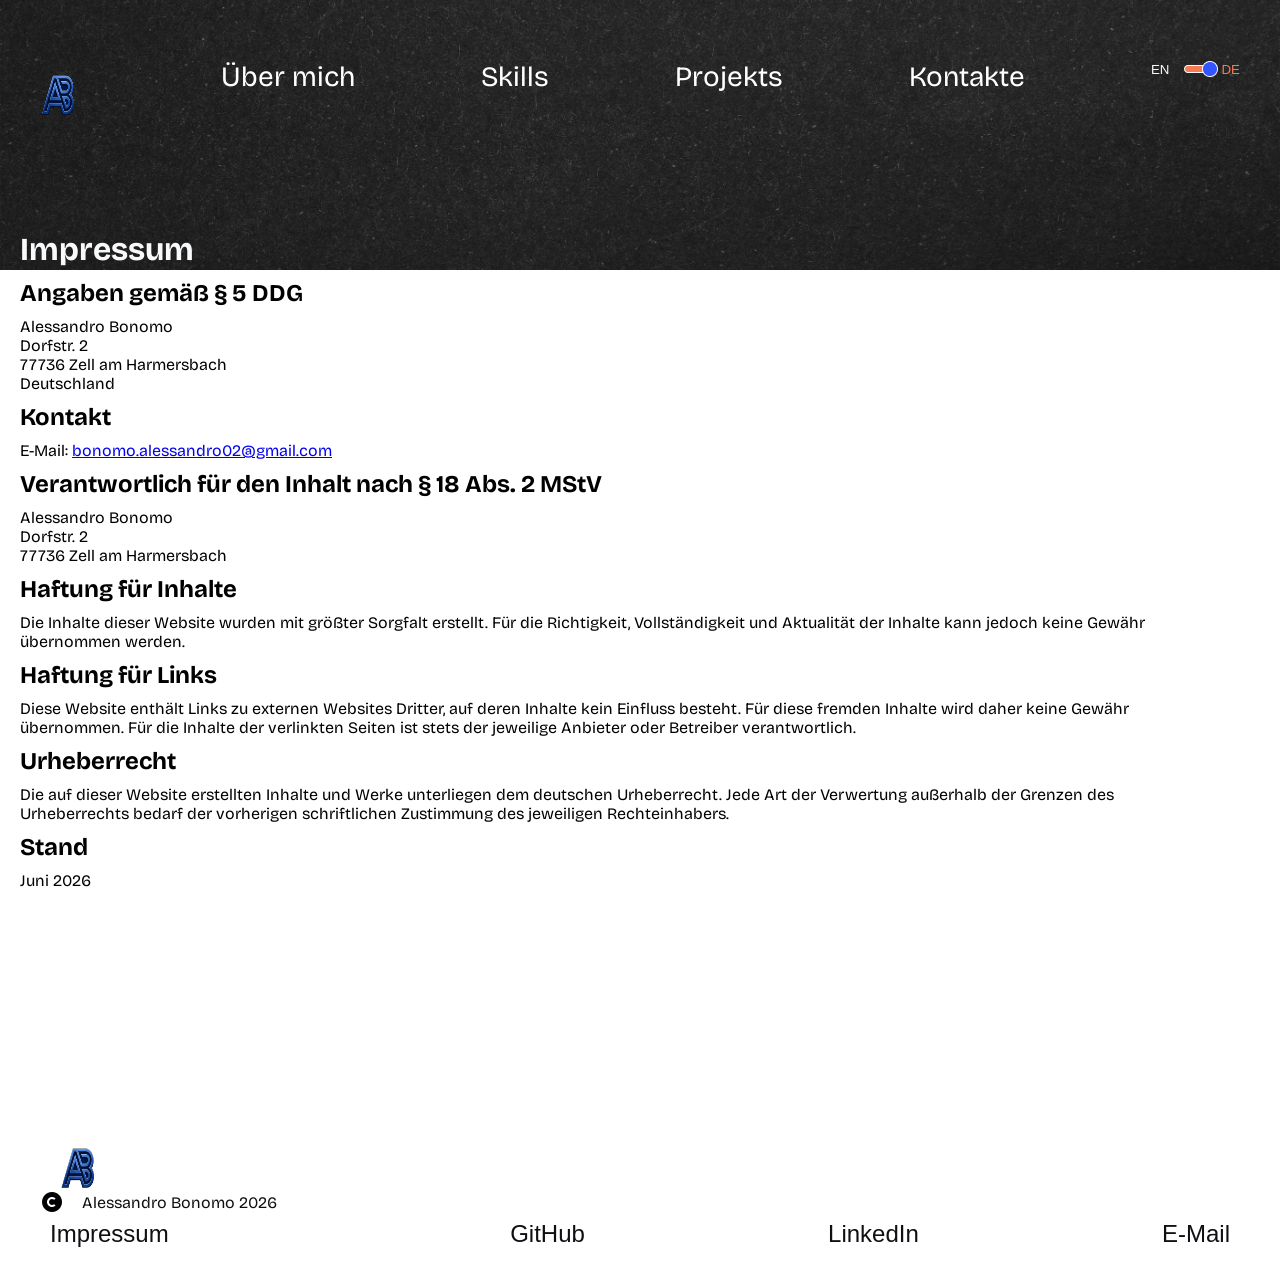
==== commit 0a434f12: "fix; final paddings for responsiv" ====
--- a/html/legal-notice.html
+++ b/html/legal-notice.html
@@ -258,7 +258,7 @@
                 
                     <div class="mobile-legal-notice">
                         <div>
-                            <a class="rolling-link  legal-notice" href="./html/legal-notice.html"><span class="text">
+                            <a class="rolling-link  legal-notice" href="./legal-notice.html"><span class="text">
                                 <p class="lang-en">legal notice</p>
                                 <p class="lang-de">Impressum</p>
                             </span></a>
@@ -292,7 +292,7 @@
                             <p><img class="icon-bg-color" src="../assets/img/04_social_icons/copyright_icon.png" alt="Copyright icon">Alessandro Bonomo 2026</p>
                         
                             <div>
-                                <a class="rolling-link  legal-notice" href="./html/legal-notice.html"><span class="text">
+                                <a class="rolling-link  legal-notice" href="./legal-notice.html"><span class="text">
                                     <p class="lang-en">legal notice</p>
                                     <p class="lang-de">Impressum</p>
                                 </span></a>
--- a/css/header-helper.css
+++ b/css/header-helper.css
@@ -13,10 +13,11 @@
 .mobile-header {
     display: none;
     opacity: 0;
+    z-index: 10;
 }
 .header-logo {
     position: relative ;
-    z-index: 1000;
+    z-index: 20;
 }
 
 nav {
--- a/css/legal-notice.css
+++ b/css/legal-notice.css
@@ -8,6 +8,7 @@
 body {
     font-family: 'Bricolage Grotesque', sans-serif;
     width: 100%;
+    min-height: 100vh;
 }
 
 .header-bg{
@@ -34,14 +35,19 @@
     box-sizing: border-box;
 }
 
+.align-text-center {
+    padding: 0 0 200px 0; 
+    gap: 10px;
+}
+
 h1 {
     color: var(--prime-color-white);
-    z-index: 2;
 }
 
 footer {
     display: flex;
     justify-content: center;
+    align-items: flex-end;
     padding: 0 20px;
 }
 
@@ -134,6 +140,8 @@
 
     .align-text-center {
         margin-top: 90px;
+        padding-right: 25px;
+        width: 100%;
     }
 
     .footer-left-side {
--- a/css/media-querrys.css
+++ b/css/media-querrys.css
@@ -143,7 +143,7 @@
     .logo-mobile-container a {
         position: absolute;
         top: 0;
-        z-index: 10;
+        z-index: 15;
         left: 0;
     }
 
@@ -159,7 +159,6 @@
         top: 0;
         padding-bottom: 50px;
         opacity: 1;
-        z-index: 12;
     }
 
     .mobile-hover {
@@ -330,8 +329,8 @@
     }
 
     .contact-section .left-side {
-        padding: 0;
-        width: 90%;
+        padding: 20px;
+        width: 100%;
     }
 
     .right-side {
@@ -370,6 +369,7 @@
         display: flex;
         justify-content: space-between;
         align-items: center;
+        padding: 0 20px;
     }
 
     .sub-container {
@@ -395,7 +395,7 @@
     }
 
     .mobile-legal-notice {
-        margin-right: 25px;
+        margin-right: 0;
     }
 
    
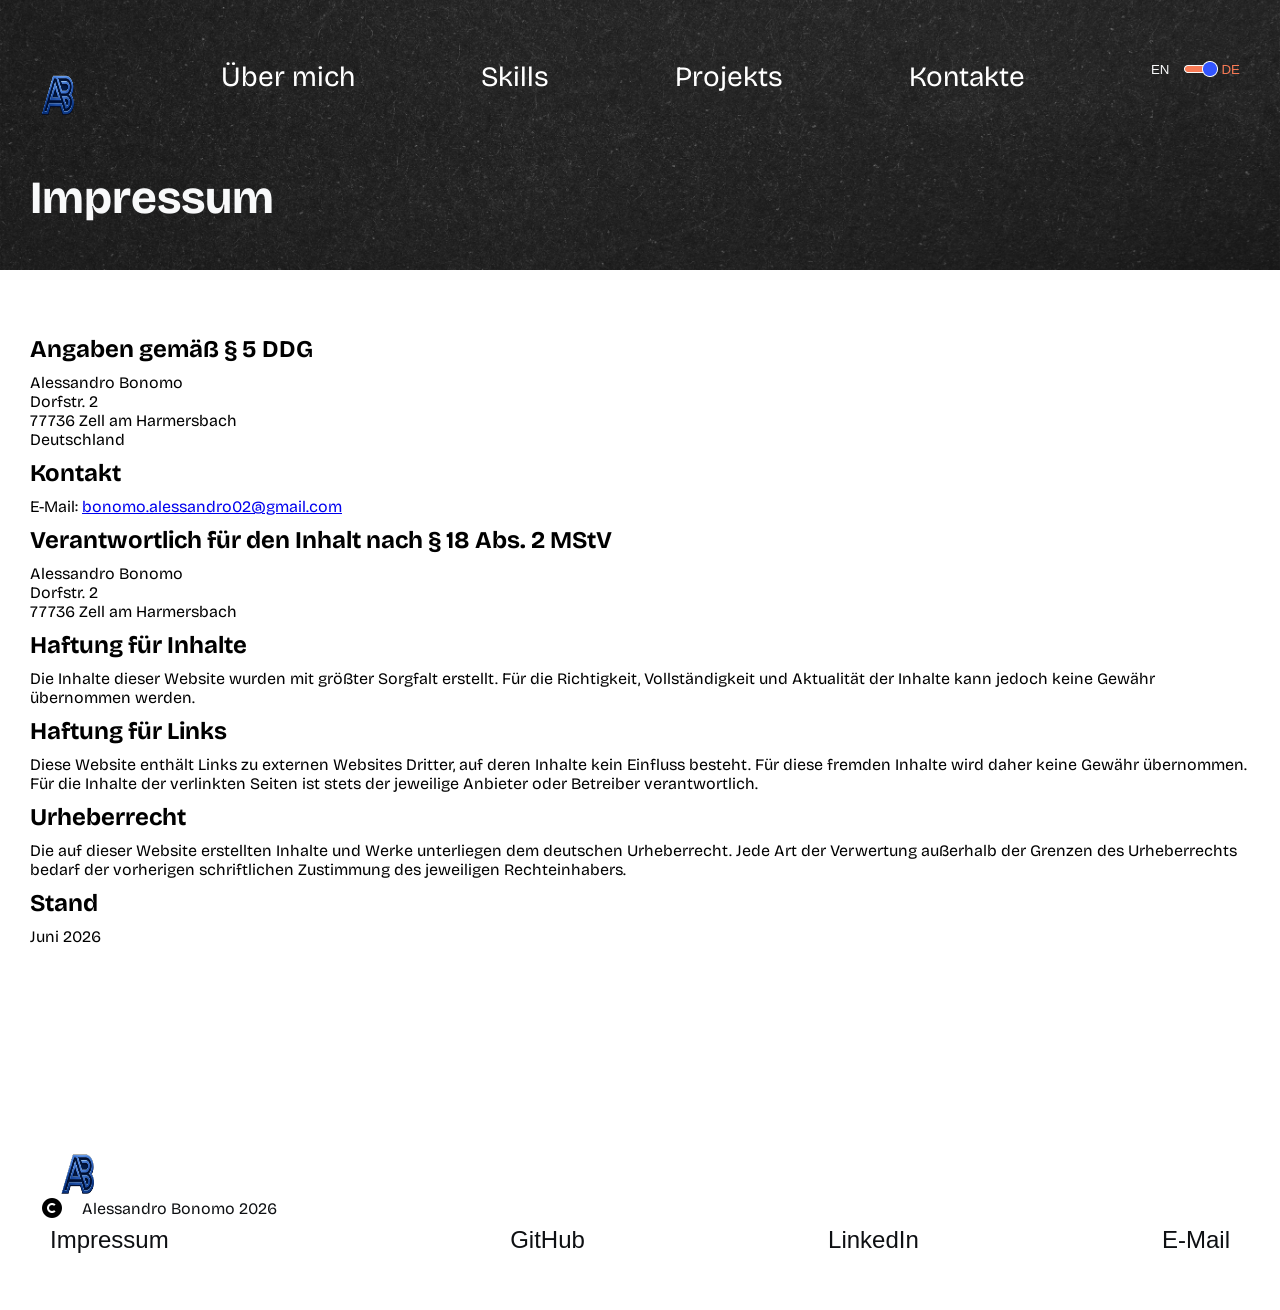
==== commit 55245d13: "fix: logo header links" ====
--- a/html/legal-notice.html
+++ b/html/legal-notice.html
@@ -75,7 +75,7 @@
     </div>
 
             <div class="logo-mobile-container">
-                <a href="#heroSection"><img src="../assets/img/AB_Logo.png" alt="Logo" class="logoAB header-logo"></a>
+                <a href="../index.html#heroSection"><img src="../assets/img/AB_Logo.png" alt="Logo" class="logoAB header-logo"></a>
                 <button id="toggleMobileMenu"><img class="menu-image" src="../assets/img/04_social_icons/01_Menu.png" alt="mobile menu"></button>
             </div>
 
--- a/css/legal-notice.css
+++ b/css/legal-notice.css
@@ -36,19 +36,22 @@
 }
 
 .align-text-center {
-    padding: 0 0 200px 0; 
+    padding: 0 30px 100px 30px; 
     gap: 10px;
 }
 
 h1 {
     color: var(--prime-color-white);
+    font-size: 46px !important;
+    padding-bottom: 100px;
+    margin-top: -60px;
 }
 
 footer {
     display: flex;
     justify-content: center;
     align-items: flex-end;
-    padding: 0 20px;
+    padding: 50px 20px;
 }
 
 footer div a{
@@ -71,13 +74,13 @@
 }
 
 .align-text-center {
-    width: 90%;
+    width: 100%;
     display: flex;
     flex-direction: column;
     align-items: flex-start;
     text-align: left;
     margin-top: -40px;
-    padding-left: 20px;
+  
 }
 
 .max-content {
@@ -114,7 +117,8 @@
     }
 
     h1 {
-        font-size: 46px !important;
+        font-size: 32px !important;
+        padding-bottom: 200px
     }
 }
 
@@ -133,7 +137,7 @@
     }
 
     h1 {
-        font-size: 46px !important;
+        font-size: 32px !important;
         margin-top: -220px;
         padding-bottom: 200px
     }
@@ -148,12 +152,16 @@
         padding: 0 !important;
     }
 
+    .mobile-logo-copyright-container {
+        padding: 0 !important;
+    }
+    
     
 }
 
 @media (max-width: 550px) {
     h1 {
-        font-size: 36px !important;
+        font-size: 28px !important;
         margin-top: -210px;
         word-break: break-all;
     }
--- a/css/footer-helper.css
+++ b/css/footer-helper.css
@@ -64,6 +64,7 @@
     display: flex;
     justify-content: flex-end;
     margin-right: 20px;
+    width: 100%;
 }
 
 .logo-copyright-container {
@@ -106,7 +107,7 @@
 .mobile-logo-copyright-container  p {
     display: flex;
     align-items: center;
-    gap: 18px;
+    gap: 2px;
 }
 
 
@@ -120,12 +121,22 @@
 @media (max-width: 600px) {
     .footer-left-side {
         margin-left: 0;
+        padding: 0;
+        width: 100%;
+        display: flex;
+        justify-content: space-between;
     }
 
     .legal-notice + .footer-hover {
         width: 120px;
         margin-top: -40px !important;
         margin-right: -50px;
+    }
+
+    
+    .mobile-logo-copyright-container p {
+        width: 100%;
+        justify-content: flex-end;
     }
 }
 
--- a/css/transitions-helper.css
+++ b/css/transitions-helper.css
@@ -154,7 +154,7 @@
     font-family: Arial, sans-serif;
     font-size: 24px;
     text-decoration: none;
-    padding: 10px 10px;
+    padding: 20px 0;
     overflow: visible; 
     width: 200px; 
 }
--- a/css/media-querrys.css
+++ b/css/media-querrys.css
@@ -50,7 +50,7 @@
     
 
     .info-container {
-        width: 100%;
+        width: 50%;
         gap: 10px;
     }
 
@@ -65,7 +65,6 @@
     }
 
     .first-project {
-        width: 100%;
         align-items: center;
     }
 
@@ -123,6 +122,7 @@
         display: none;
     }
 
+    
 
     .logo-mobile-container {
         width: 100%;
@@ -205,9 +205,9 @@
         align-items: center;
     }
 
-    .headline span {
-        font-size: 28px;
-        min-width: 1.1em;
+    h1 {
+        font-size: 66px;
+        min-width: 2.4em;
 
     }
 
@@ -228,19 +228,10 @@
         justify-content: center;
     }
 
-    .second-desing-element {
-        height: 100px;
-    }
+    
 
     .polaroid-container {
         display: none;
-    }
-
-    .second-desing-element {
-        display: flex;
-        flex-direction: column;
-        justify-content: center;
-        align-items: center;
     }
 
     .mobile-polaroid-container {
@@ -367,14 +358,15 @@
     .mobile-logo-copyright-container {
         width: 100%;
         display: flex;
+        align-items: flex-start;
+        padding: 0 20px;
+    }
+
+    .sub-container {
+        display: flex;
+        align-items: center;
         justify-content: space-between;
-        align-items: center;
         padding: 0 20px;
-    }
-
-    .sub-container {
-        display: flex;
-        align-items: center;
     }
 
     .yellow-arrow {
@@ -390,6 +382,10 @@
 
 @media (max-width: 600px) {
 
+    .mobile-logo-copyright-container {
+        flex-direction: column;
+    }
+
     .mobile-project-btn {
         margin-left: 120px;
     }
@@ -398,11 +394,16 @@
         margin-right: 0;
     }
 
-   
-
     .firstRow, .secondRow {
-        gap: 0;
+        gap: 20px;
         padding: 0 20px;
-    }
-}
-
+        justify-content: center;
+    }
+
+    h1 {
+        font-size: 42px;
+        min-width: 2.4em;
+
+    }
+}
+
